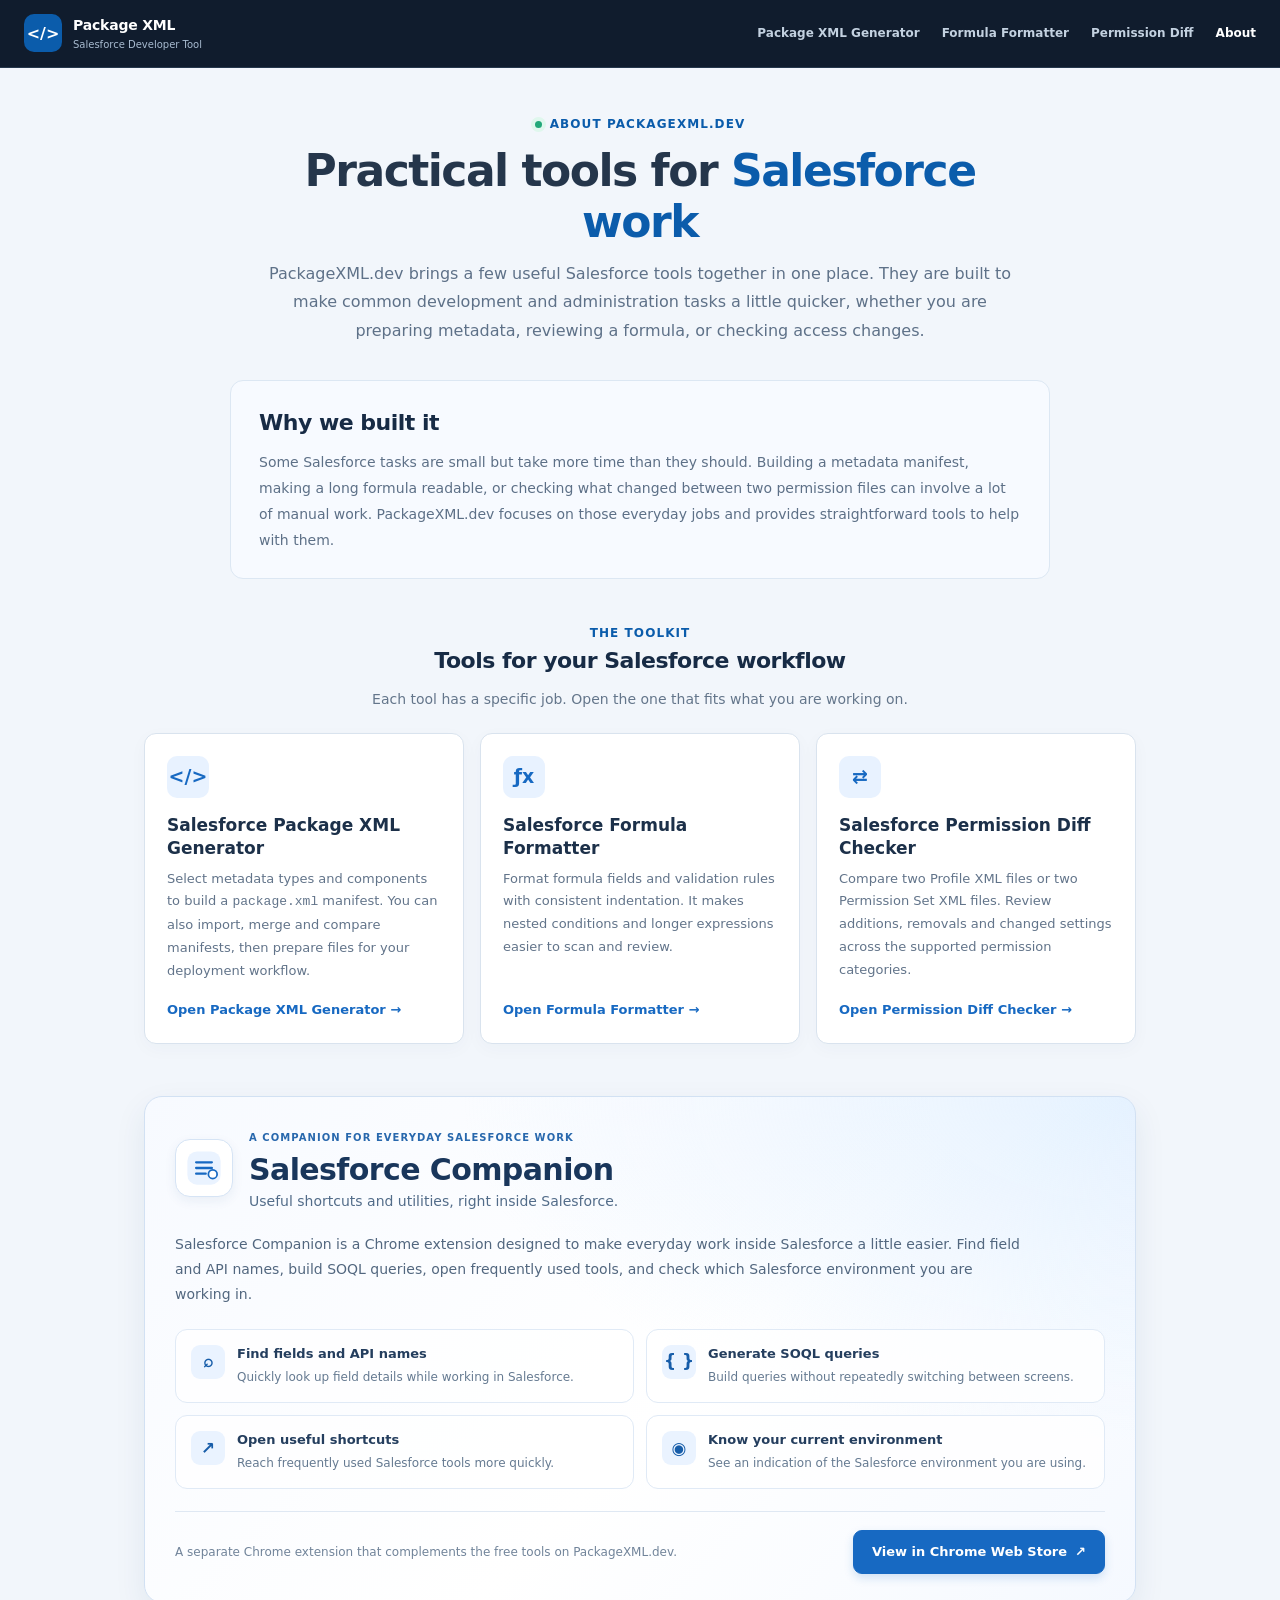
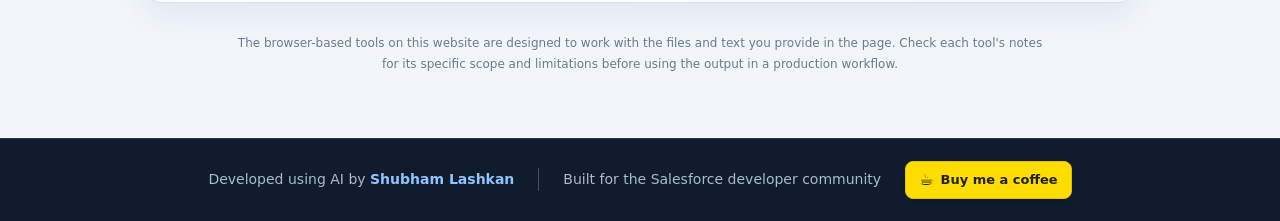
==== about.html @ 01ce2d83 "Add files via upload" ====
<!doctype html>
<html lang="en">
<head>
  <meta charset="utf-8">
  <meta name="viewport" content="width=device-width, initial-scale=1">
  <meta name="theme-color" content="#0b5cab">
  <title>About PackageXML.dev | Free Salesforce Developer Tools</title>
  <meta name="description" content="Learn about PackageXML.dev and its free Salesforce developer tools for generating package.xml manifests, formatting formulas, and comparing Profiles and Permission Sets.">
  <meta name="robots" content="index, follow, max-image-preview:large">
  <link rel="canonical" href="https://packagexml.dev/about.html">
  <link rel="icon" type="image/svg+xml" href="./favicon.svg">
  <link rel="stylesheet" href="./styles.css">
  <meta property="og:type" content="website">
  <meta property="og:title" content="About PackageXML.dev | Free Salesforce Developer Tools">
  <meta property="og:description" content="A collection of practical tools for everyday Salesforce development work: package.xml generation, formula formatting, and permission comparison.">
  <meta property="og:url" content="https://packagexml.dev/about.html">
  <meta name="twitter:card" content="summary">
  <meta name="twitter:title" content="About PackageXML.dev | Free Salesforce Developer Tools">
  <meta name="twitter:description" content="Get to know PackageXML.dev and the tools it offers for Salesforce developers and administrators.">
  <script type="application/ld+json">
  {
    "@context": "https://schema.org",
    "@type": "AboutPage",
    "name": "About PackageXML.dev",
    "url": "https://packagexml.dev/about.html",
    "description": "About PackageXML.dev, a collection of practical Salesforce developer tools.",
    "isPartOf": {"@type": "WebSite", "name": "PackageXML.dev", "url": "https://packagexml.dev/"},
    "about": {"@type": "Thing", "name": "Salesforce development tools"},
    "author": {"@type": "Person", "name": "Shubham Lashkan", "url": "https://shubhamlashkan.com/"}
  }
  </script>
  <style>
    .about-main{max-width:1040px;margin:0 auto;padding:0 24px 64px;color:#25364b}
    .about-intro{max-width:820px;margin:0 auto;text-align:center;padding:44px 18px 34px}
    .about-intro h1{font-size:clamp(30px,4vw,44px);line-height:1.15;letter-spacing:-1.5px;margin:12px 0}
    .about-intro h1 span{color:var(--blue,#0b5cab)}
    .about-intro p{max-width:760px;margin:0 auto;color:#5e7188;font-size:16px;line-height:1.8}
    .about-copy{max-width:820px;margin:0 auto 42px;padding:24px 28px;background:#f7faff;border:1px solid #dce7f3;border-radius:13px}
    .about-copy h2,.about-tools-heading h2,.about-companion h2{margin:0 0 10px;color:#172b45;font-size:22px;letter-spacing:-.5px}
    .about-copy p,.about-companion p{margin:0;color:#5d7087;font-size:14px;line-height:1.85}
    .about-tools{margin:0 auto 42px}
    .about-tools-heading{text-align:center;margin-bottom:22px}
    .about-tools-heading p{margin:0;color:#64768b;font-size:14px}
    .about-tool-grid{display:grid;grid-template-columns:repeat(3,minmax(0,1fr));gap:16px}
    .about-tool-card{position:relative;display:flex;flex-direction:column;align-items:flex-start;min-height:250px;padding:22px;background:#fff;border:1px solid #d9e3ee;border-radius:12px;box-shadow:0 5px 18px #1c3b5a08;text-decoration:none;transition:transform .2s ease,border-color .2s ease,box-shadow .2s ease}
    .about-tool-card:hover{transform:translateY(-5px);border-color:#a9c9ec;box-shadow:0 14px 30px rgba(28,75,125,.12)}
    .about-tool-card:focus-visible{outline:3px solid rgba(37,116,211,.32);outline-offset:4px}
    .about-tool-icon{display:grid;place-items:center;width:42px;height:42px;margin-bottom:16px;border-radius:10px;background:#e8f2ff;color:#1769c2;font-size:19px;font-weight:800;transition:background .2s ease,transform .2s ease}
    .about-tool-card:hover .about-tool-icon{background:#dcecff;transform:scale(1.06)}
    .about-tool-card h3{margin:0 0 8px;color:#1c3049;font-size:17px;line-height:1.35}
    .about-tool-card p{margin:0 0 18px;color:#62748a;font-size:13px;line-height:1.75}
    .about-tool-card a{margin-top:auto;color:#1769c2;font-size:13px;font-weight:800;text-decoration:none}
    .about-tool-card a:hover{text-decoration:underline}
    .about-tool-card a:focus-visible{outline:2px solid #1769c2;outline-offset:3px;border-radius:2px}
    .about-companion{display:grid;grid-template-columns:1fr auto;gap:22px;align-items:center;padding:25px 28px;border:1px solid #d6e2ef;border-radius:13px;background:linear-gradient(135deg,#f6faff,#edf5ff)}
    .about-companion .companion-eyebrow{display:block;margin-bottom:8px;color:#1769c2;font-size:11px;font-weight:800;letter-spacing:.1em}
    .about-companion h2{margin-bottom:8px}
    .about-companion p{max-width:670px}
    .about-companion-link{display:inline-flex;align-items:center;justify-content:center;white-space:nowrap;padding:12px 16px;border-radius:8px;background:#1769c2;color:#fff;text-decoration:none;font-size:13px;font-weight:800}
    .about-companion-link:hover{background:#0b559f}
    .about-note{max-width:820px;margin:30px auto 0;color:#687b91;font-size:12px;line-height:1.7;text-align:center}
    @media(max-width:760px){.about-tool-grid{grid-template-columns:1fr}.about-tool-card{min-height:0}.about-companion{grid-template-columns:1fr}.about-companion-link{justify-self:start}}
    @media(max-width:560px){.about-main{padding:0 16px 44px}.about-intro{padding:32px 4px 27px}.about-intro p{font-size:14px}.about-copy{padding:19px;margin-bottom:32px}.about-companion{padding:20px}}
    @media(prefers-reduced-motion:reduce){.about-tool-card,.about-tool-icon{transition:none}.about-tool-card:hover,.about-tool-card:hover .about-tool-icon{transform:none}}
  </style>
</head>
<body>
  <header class="site-header">
    <a class="brand" href="/" aria-label="PackageXML.dev home">
      <span class="brand-mark" aria-hidden="true">&lt;/&gt;</span>
      <span><strong>Package XML</strong><small>Salesforce Developer Tool</small></span>
    </a>
    <nav class="tool-nav" aria-label="Main navigation">
      <a class="header-link" href="/">Package XML Generator</a>
      <a class="header-link" href="./formula-formatter.html">Formula Formatter</a>
      <a class="header-link" href="./permission-diff.html">Permission Diff</a>
      <a class="header-link" href="./about.html" aria-current="page">About</a>
    </nav>
  </header>
  <main class="about-main">
    <section class="about-intro">
      <div class="eyebrow"><span class="pulse"></span> ABOUT PACKAGEXML.DEV</div>
      <h1>Practical tools for <span>Salesforce work</span></h1>
      <p>PackageXML.dev brings a few useful Salesforce tools together in one place. They are built to make common development and administration tasks a little quicker, whether you are preparing metadata, reviewing a formula, or checking access changes.</p>
    </section>

    <section class="about-copy" aria-labelledby="about-purpose-title">
      <h2 id="about-purpose-title">Why we built it</h2>
      <p>Some Salesforce tasks are small but take more time than they should. Building a metadata manifest, making a long formula readable, or checking what changed between two permission files can involve a lot of manual work. PackageXML.dev focuses on those everyday jobs and provides straightforward tools to help with them.</p>
    </section>

    <section class="about-tools" aria-labelledby="about-tools-title">
      <div class="about-tools-heading">
        <span class="eyebrow">THE TOOLKIT</span>
        <h2 id="about-tools-title">Tools for your Salesforce workflow</h2>
        <p>Each tool has a specific job. Open the one that fits what you are working on.</p>
      </div>
      <div class="about-tool-grid">
        <article class="about-tool-card">
          <span class="about-tool-icon" aria-hidden="true">&lt;/&gt;</span>
          <h3>Salesforce Package XML Generator</h3>
          <p>Select metadata types and components to build a <code>package.xml</code> manifest. You can also import, merge and compare manifests, then prepare files for your deployment workflow.</p>
          <a href="/">Open Package XML Generator →</a>
        </article>
        <article class="about-tool-card">
          <span class="about-tool-icon" aria-hidden="true">ƒx</span>
          <h3>Salesforce Formula Formatter</h3>
          <p>Format formula fields and validation rules with consistent indentation. It makes nested conditions and longer expressions easier to scan and review.</p>
          <a href="./formula-formatter.html">Open Formula Formatter →</a>
        </article>
        <article class="about-tool-card">
          <span class="about-tool-icon" aria-hidden="true">⇄</span>
          <h3>Salesforce Permission Diff Checker</h3>
          <p>Compare two Profile XML files or two Permission Set XML files. Review additions, removals and changed settings across the supported permission categories.</p>
          <a href="./permission-diff.html">Open Permission Diff Checker →</a>
        </article>
      </div>
    </section>

    <section class="companion-feature-promo" aria-labelledby="about-companion-title">
      <div class="companion-promo-header">
        <div class="companion-secondary-mark" aria-hidden="true">
          <svg viewBox="0 0 48 48" fill="none" xmlns="http://www.w3.org/2000/svg">
            <rect x="5" y="5" width="38" height="38" rx="11" fill="#EAF3FF"/>
            <path d="M15 17.5h18M15 24h18M15 30.5h11" stroke="#1769C2" stroke-width="2.6" stroke-linecap="round"/>
            <circle cx="34" cy="31" r="5" fill="#fff" stroke="#1769C2" stroke-width="2"/>
          </svg>
        </div>
        <div class="companion-promo-heading">
          <span class="companion-eyebrow">A COMPANION FOR EVERYDAY SALESFORCE WORK</span>
          <h2 id="about-companion-title">Salesforce Companion</h2>
          <p class="companion-promo-subtitle">Useful shortcuts and utilities, right inside Salesforce.</p>
        </div>
      </div>
      <p class="companion-promo-description">Salesforce Companion is a Chrome extension designed to make everyday work inside Salesforce a little easier. Find field and API names, build SOQL queries, open frequently used tools, and check which Salesforce environment you are working in.</p>
      <div class="companion-feature-grid">
        <div class="companion-feature"><span class="companion-feature-icon" aria-hidden="true">⌕</span><div><strong>Find fields and API names</strong><span>Quickly look up field details while working in Salesforce.</span></div></div>
        <div class="companion-feature"><span class="companion-feature-icon" aria-hidden="true">{ }</span><div><strong>Generate SOQL queries</strong><span>Build queries without repeatedly switching between screens.</span></div></div>
        <div class="companion-feature"><span class="companion-feature-icon" aria-hidden="true">↗</span><div><strong>Open useful shortcuts</strong><span>Reach frequently used Salesforce tools more quickly.</span></div></div>
        <div class="companion-feature"><span class="companion-feature-icon" aria-hidden="true">◉</span><div><strong>Know your current environment</strong><span>See an indication of the Salesforce environment you are using.</span></div></div>
      </div>
      <div class="companion-promo-footer">
        <span class="companion-promo-note">A separate Chrome extension that complements the free tools on PackageXML.dev.</span>
        <a class="companion-secondary-button" href="https://chromewebstore.google.com/detail/salesforce-companion/apmdmekheggcegdfhlnkcpmmaahhdmol?hl=en" target="_blank" rel="noopener noreferrer">View in Chrome Web Store <span aria-hidden="true">↗</span></a>
      </div>
    </section>
    <p class="about-note">The browser-based tools on this website are designed to work with the files and text you provide in the page. Check each tool's notes for its specific scope and limitations before using the output in a production workflow.</p>
  </main>
  <footer class="site-footer">
    <p>Developed using AI by <a href="https://shubhamlashkan.com" target="_blank" rel="noopener noreferrer">Shubham Lashkan</a></p>
    <span>Built for the Salesforce developer community</span>
    <a class="coffee-support-link" href="https://buymeacoffee.com/shubhamlashkan" target="_blank" rel="noopener noreferrer" aria-label="Support this free tool on Buy Me a Coffee"><span class="coffee-cup-icon" aria-hidden="true">☕</span> Buy me a coffee</a>
  </footer>
</body>
</html>
---- styles.css ----
:root {
  color-scheme: light; --ink:#172b4d; --muted:#687b91; --blue:#0b5cab; --blue-dark:#084785;
  --blue-soft:#eaf4ff; --line:#d6e0eb; --surface:#fff; --canvas:#edf2f8; --green:#16805d;
  --shadow:0 12px 30px rgba(22,43,72,.07);
}
*{box-sizing:border-box} html{scroll-behavior:smooth}
body{margin:0;background:var(--canvas);color:var(--ink);font-family:Inter,ui-sans-serif,system-ui,-apple-system,BlinkMacSystemFont,"Segoe UI",sans-serif;line-height:1.5}
a{color:inherit}
.site-header{height:68px;padding:0 clamp(20px,5vw,76px);display:flex;align-items:center;justify-content:space-between;background:#101c2d;border-bottom:1px solid #26384d;color:white}
.brand{display:flex;gap:11px;align-items:center;text-decoration:none}.brand-mark{display:grid;place-items:center;width:38px;height:38px;border-radius:10px;background:#0b5cab;color:white;font-weight:800;font-size:16px}
.brand strong,.brand small{display:block}.brand strong{font-size:14px;letter-spacing:-.2px}.brand small{font-size:10px;color:#a8bbd0;margin-top:1px}
.header-link{color:#c3d1e0;text-decoration:none;font-size:12px;font-weight:650}.header-link:hover{color:white}
.hero{text-align:center;max-width:850px;margin:0 auto;padding:34px 20px 27px}
.eyebrow{display:inline-flex;gap:8px;align-items:center;font-size:10px;font-weight:800;letter-spacing:1.25px;color:var(--blue)}
.pulse{width:7px;height:7px;border-radius:50%;background:#22a879;box-shadow:0 0 0 4px #dff7ed}
h1{margin:12px 0 10px;font-size:clamp(29px,4.2vw,43px);letter-spacing:-1.8px;line-height:1.12;font-weight:800}h1 span{color:var(--blue)}
.hero-copy{color:#586d85;max-width:650px;margin:0 auto;font-size:14px}code{font-family:"SFMono-Regular",Consolas,"Liberation Mono",monospace}
.hero-copy code{font-size:.9em;color:var(--ink);background:#dfe8f3;padding:2px 5px;border-radius:4px}
.hero-points{display:flex;justify-content:center;flex-wrap:wrap;gap:19px;margin-top:15px;color:#465c74;font-size:11px;font-weight:650}.hero-points b{color:#13845e;margin-right:4px}
.workspace-shell{max-width:1280px;margin:0 auto;padding:0 24px}
.workspace-topline{display:flex;align-items:center;justify-content:space-between;gap:12px;padding:0 2px 12px;color:#314760;font-size:12px}
.workspace-topline>div{display:flex;align-items:center;gap:9px;flex-wrap:wrap}.workspace-indicator{width:8px;height:8px;background:#16805d;border-radius:50%;box-shadow:0 0 0 3px #d6f2e5}
.workspace-subtitle{color:var(--muted);font-size:11px;margin-left:4px}.browser-badge{color:#61768d;font-size:10px;display:flex;align-items:center;gap:6px}
.workspace{display:grid;grid-template-columns:minmax(0,1fr) minmax(0,1fr);gap:16px;align-items:start}
.panel{background:var(--surface);border:1px solid #d4dfeb;border-radius:13px;box-shadow:var(--shadow);overflow:hidden}.builder-panel{padding:20px}
.panel-heading,.preview-heading{display:flex;align-items:center;justify-content:space-between;gap:12px}.panel-heading>div,.preview-heading>div{display:flex;align-items:center;gap:10px}
h2{font-size:15px;margin:0;letter-spacing:-.25px}.step{display:inline-grid;place-items:center;width:26px;height:26px;border-radius:7px;color:var(--blue);background:var(--blue-soft);font-size:10px;font-weight:800}
.muted,.helper{color:var(--muted)}.small{font-size:11px}
.search-wrap{display:flex;align-items:center;gap:9px;margin:15px 0 10px;height:40px;border:1px solid var(--line);border-radius:8px;padding:0 11px;color:#71859a;background:#f8fafd}
.search-wrap:focus-within{border-color:#6da9e5;box-shadow:0 0 0 3px #eaf4ff}.search-wrap input{border:0;outline:0;min-width:0;width:100%;font:inherit;font-size:12px;color:var(--ink);background:transparent}
.metadata-list{display:grid;grid-template-columns:repeat(2,minmax(0,1fr));gap:7px;max-height:252px;overflow:auto;padding:1px 2px 2px 1px}
.metadata-option{border:1px solid #dce5ef;background:#f8fafd;min-height:39px;border-radius:8px;display:flex;align-items:center;gap:8px;padding:7px 9px;cursor:pointer;font-size:11px;color:#354a64;transition:background .15s,border-color .15s;text-align:left}
.metadata-option:hover{border-color:#9dc6ed;background:#f0f7ff}.metadata-option[aria-pressed="true"]{border-color:#5d9bd7;background:#e8f3ff;color:#084785;box-shadow:inset 0 0 0 1px #c4e0fa}
.check-square{width:15px;height:15px;border:1px solid #b9c8d8;border-radius:4px;display:grid;place-items:center;flex:0 0 15px;font-size:10px}
.metadata-option[aria-pressed="true"] .check-square{color:#fff;border-color:var(--blue);background:var(--blue)}
.component-heading{margin-top:21px}.helper{display:grid;gap:3px;font-size:12px;line-height:1.55;margin:10px 0 12px;padding:10px 12px;border:1px solid #d7e6f5;border-left:3px solid var(--blue);border-radius:7px;background:#f1f7fd}
.helper strong{color:#243d59;font-size:12px}.helper span{color:#536b84}.component-editors{display:grid;gap:12px}
.editor-block label{display:flex;justify-content:space-between;gap:10px;font-size:12px;font-weight:700;margin-bottom:6px}.editor-block label span{color:var(--muted);font-weight:600;font-size:10px}
.editor-block textarea{width:100%;resize:vertical;min-height:76px;padding:10px 11px;border:1px solid var(--line);border-radius:8px;outline:0;font:12px/1.7 "SFMono-Regular",Consolas,monospace;color:var(--ink);background:#f9fbfe}
.editor-block textarea:focus,select:focus{border-color:#6da9e5;box-shadow:0 0 0 3px #eaf4ff}
.empty-state{border:1px dashed #c2d1e1;border-radius:9px;text-align:center;padding:17px 12px;color:var(--muted);background:#f8fafd}.empty-state strong{display:block;font-size:12px;color:var(--ink);margin-top:6px}.empty-state p{font-size:11px;margin:4px 0 0}
.empty-icon{display:inline-grid;place-items:center;width:27px;height:27px;border-radius:50%;background:var(--blue-soft);color:var(--blue);font-size:19px}
.options-row{display:flex;align-items:center;justify-content:space-between;margin-top:16px;padding-top:13px;border-top:1px solid #e8eef5;font-size:12px;font-weight:700}
select{border:1px solid var(--line);border-radius:8px;background:white;padding:7px 10px;color:var(--ink);font:inherit;outline:none}
.builder-actions{display:flex;gap:9px;margin-top:14px}.button{min-height:42px;border:1px solid transparent;border-radius:8px;padding:10px 13px;font:inherit;font-size:12px;font-weight:750;cursor:pointer;transition:.15s}
.button-primary{flex:1;background:var(--blue);color:white;box-shadow:0 3px 7px #0b5cab25}.button-primary:hover{background:var(--blue-dark);transform:translateY(-1px)}
.button-secondary{background:white;border-color:#cbd8e6;color:#344b65}.button-secondary:hover{background:#f2f7fc;border-color:#a9bfd6}
.button:focus-visible,.metadata-option:focus-visible{outline:3px solid #9ac9f3;outline-offset:2px}
.privacy-note{display:flex;gap:7px;align-items:center;color:var(--muted);font-size:10px;margin:11px 0 0}
.preview-panel{position:sticky;top:16px;background:#101c2d;border-color:#23364c}.preview-heading{padding:19px 19px 15px;color:#f4f8fd}.preview-heading .step{background:#203a56;color:#9dccff}
.status-pill{background:#223247;color:#b5c4d5;border-radius:99px;padding:5px 9px;font-size:10px;font-weight:700;white-space:nowrap}.status-pill.success{color:#9be3c4;background:#174638}
.code-toolbar{min-height:54px;padding:8px 16px;display:flex;justify-content:space-between;align-items:center;gap:10px;background:#1a2a3e;border-top:1px solid #2a3b50;border-bottom:1px solid #2a3b50;color:#d9e6f5;font-size:12px}
.code-toolbar>span{display:flex;align-items:center;gap:8px}.code-toolbar small{color:#8298b0;font-size:10px;font-weight:500;margin-left:4px}.file-dot{width:8px;height:8px;background:#e4a23b;border-radius:3px}
.copy-button{min-height:34px;padding:6px 10px;font-size:11px;background:#263a51;color:#edf5ff;border-color:#435970}.copy-button:hover{background:#314b68;border-color:#6685a5}
.code-window{margin:0;min-height:340px;max-height:570px;overflow:auto;padding:21px 19px;background:#101c2d;color:#d5e4f6;font:11px/1.95 "SFMono-Regular",Consolas,monospace;tab-size:2;white-space:pre}.code-window code{font:inherit}
.validation-message{padding:12px 17px;min-height:46px;font-size:11px;color:#a8bad0;background:#16263a;border-top:1px solid #27394e;border-bottom:1px solid #27394e}.validation-message.error{color:#ffb9b4;background:#3b242b}
.preview-footer{display:flex;justify-content:space-between;padding:12px 17px;color:#a1b4ca;font-size:10px;background:#101c2d}.preview-footer>span:first-child{display:flex;align-items:center;gap:6px}.green-dot{width:6px;height:6px;border-radius:50%;background:#42c994}
.how-section{max-width:1120px;margin:58px auto 52px;padding:0 24px}.section-intro{text-align:center}.section-intro h2{font-size:clamp(23px,3vw,29px);letter-spacing:-.8px;margin:10px 0 6px}.section-intro p{color:var(--muted);font-size:12px;margin:0}
.feature-grid{display:grid;grid-template-columns:repeat(3,1fr);gap:13px;margin-top:23px}.feature-card{background:#f9fbfe;border:1px solid #d6e0eb;border-radius:11px;padding:19px}
.feature-icon{display:grid;place-items:center;width:33px;height:33px;background:#e2effd;color:var(--blue);border-radius:9px;font-weight:800}.feature-card h3{font-size:13px;margin:12px 0 5px}.feature-card p{color:var(--muted);font-size:11px;line-height:1.7;margin:0}
.disclaimer{max-width:850px;margin:20px auto 0;text-align:center;color:#687b91;font-size:10px}
.site-footer{min-height:70px;padding:18px 24px;display:flex;flex-wrap:wrap;gap:8px 20px;justify-content:center;align-items:center;background:#101c2d;border-top:1px solid #26384d;color:#a9bbd0;font-size:11px;text-align:center}
.site-footer p{margin:0}.site-footer a{color:#8ec5ff;font-weight:800;text-decoration:none}.site-footer a:hover{color:white;text-decoration:underline}.site-footer>span{padding-left:20px;border-left:1px solid #405168}
@media(max-width:900px){.workspace{grid-template-columns:1fr;max-width:720px;margin:0 auto}.preview-panel{position:static}.code-window{min-height:280px}.workspace-shell{max-width:770px}.hero{padding-top:30px}}
@media(max-width:560px){.site-header{height:62px;padding:0 15px}.header-link{font-size:11px}.brand-mark{width:34px;height:34px}.brand strong{font-size:12px}.brand small{font-size:9px}.hero{padding:32px 16px 25px}h1{letter-spacing:-1.2px}.hero-copy{font-size:13px}.hero-points{gap:9px 13px;font-size:10px}.workspace-shell{padding:0 11px}.workspace-topline{align-items:flex-start;font-size:11px}.workspace-subtitle{display:none}.browser-badge{max-width:115px;text-align:right;line-height:1.4}.workspace{gap:12px}.builder-panel{padding:14px}.metadata-list{grid-template-columns:1fr 1fr;gap:6px;max-height:245px}.metadata-option{font-size:10px;padding:7px 6px;gap:6px}.preview-heading{padding:15px 13px}.code-toolbar{padding:8px 11px}.code-toolbar small{display:none}.code-window{padding:15px 11px;font-size:10px;min-height:240px}.feature-grid{grid-template-columns:1fr}.how-section{margin:47px auto 36px;padding:0 14px}.feature-card{padding:16px}.site-footer>span{padding-left:0;border-left:0}}

/* Version 2 additions */
.mode-switch{display:flex;gap:6px;padding:5px;margin:14px 0 6px;background:#edf2f8;border:1px solid #dce5ef;border-radius:12px}.mode-button{flex:1;border:0;border-radius:8px;padding:10px 12px;background:transparent;color:#5c6e83;font:inherit;font-size:13px;font-weight:700;cursor:pointer}.mode-button.active{background:#fff;color:#145bb5;box-shadow:0 1px 4px #152d4a18}.mode-note{margin:0 0 12px;color:#718198;font-size:12px;line-height:1.5}.secondary-actions{margin-top:8px}.secondary-actions .button{flex:1}.mode-warning{margin:12px 0 0;padding:11px 12px;border:1px solid #f1c78c;border-radius:9px;background:#fff7e9;color:#8a4b08;font-size:12px;line-height:1.5}.validation-message.error{color:#a52828;background:#fff0f0;border-color:#f4cccc}.validation-message.warning{color:#8a4b08;background:#fff7e9;border-color:#f1d4a4}.validation-message.success{color:#176b48;background:#ecfaf3;border-color:#c2ead5}.faq-section{max-width:1120px;margin:52px auto 0;padding:0 24px 54px}.faq-list{max-width:860px;margin:26px auto 0;border-top:1px solid #dce4ed}.faq-item{border-bottom:1px solid #dce4ed;padding:0 2px}.faq-item summary{position:relative;list-style:none;cursor:pointer;padding:19px 34px 19px 0;color:#20334a;font-weight:700;font-size:14px}.faq-item summary::-webkit-details-marker{display:none}.faq-item summary:after{content:"+";position:absolute;right:6px;top:15px;color:#2671c8;font-size:22px;font-weight:400}.faq-item[open] summary:after{content:"−"}.faq-item p{margin:0;padding:0 30px 19px 0;color:#62738a;font-size:13px;line-height:1.75}.faq-item code{padding:2px 5px;border-radius:4px;background:#edf2f8;color:#294765;font-size:.92em}@media(max-width:560px){.mode-switch{flex-direction:column}.mode-button{width:100%}.secondary-actions{flex-direction:column}.faq-section{padding-left:18px;padding-right:18px}}


/* Readability and API version input refinement */
body{font-size:15px;line-height:1.6}
.hero-copy{font-size:17px;line-height:1.7}
.eyebrow{font-size:12px;letter-spacing:.09em}
.panel-heading h2{font-size:17px}
.muted,.small{font-size:13px}
.metadata-option{font-size:14px;line-height:1.45;min-height:42px}
.search-wrap input{font-size:15px;min-height:44px}
.helper strong{font-size:14px}
.helper span,.mode-note,.disclaimer{font-size:13px;line-height:1.65}
.component-editors textarea,.component-editors input{font-size:15px;line-height:1.6}
.button{font-size:14px;min-height:44px}
.options-row{display:flex;align-items:center;justify-content:space-between;gap:16px}
.api-version-label{display:flex;flex-direction:column;gap:3px}
.options-row label{font-size:14px;font-weight:700}
.field-hint{font-size:12px;color:#718198;line-height:1.4}
#api-version{width:112px;min-height:44px;padding:10px 12px;border:1px solid #c8d5e4;border-radius:9px;background:#fff;color:#172b4d;font:600 15px/1.4 ui-monospace,SFMono-Regular,Menlo,Consolas,monospace;outline:none}
#api-version:focus{border-color:#0b70d0;box-shadow:0 0 0 3px #0b70d022}
#api-version[aria-invalid="true"]{border-color:#c53939;background:#fff7f7}
.validation-message{font-size:13px;line-height:1.65}
.faq-item summary{font-size:15px;line-height:1.55}
.faq-item p{font-size:14px;line-height:1.8}
.site-footer,.footer-copy{font-size:13px}
@media(max-width:560px){
  body{font-size:15px}
  .hero-copy{font-size:16px}
  .options-row{align-items:flex-start}
  .api-version-label{max-width:65%}
}


/* Final UX refinement */
.secondary-actions{display:none!important}
.empty-state{background:#fff1f0!important;border:1px solid #f1c5c1!important;border-radius:12px!important;color:#a52b26!important;padding:26px 20px!important}
.empty-state .empty-icon{color:#c53b35!important;background:#ffe0dd!important}
.empty-state strong{color:#a52b26!important;font-size:15px!important}
.empty-state p{color:#8d4541!important;font-size:14px!important;line-height:1.65}
.component-editors{display:grid;gap:10px}
.component-editors .editor-card,.component-editors .component-editor,.component-editors .component-editor-card,.component-editors .component-row{background:#eaf4ff;border:1px solid #c2ddfb;border-radius:12px;padding:14px;margin:0}
.component-editors textarea,.component-editors input{background:#fff;border:1px solid #c4d7eb;border-radius:8px}
#generate-button{min-height:48px;font-size:15px;font-weight:750;box-shadow:0 4px 12px #0b5cab22}
#generate-button:hover{transform:translateY(-1px)}
.validation-message{margin-top:10px;padding:10px 12px;border-radius:8px;font-size:13px;line-height:1.65}
@media(max-width:560px){#generate-button{width:100%}}

.component-editors .editor-block{background:#eaf4ff;border:1px solid #c2ddfb;border-radius:12px;padding:14px;margin:0}.component-editors .editor-block label{font-size:15px}.component-editors .editor-block label strong{font-size:15px}.component-editors .editor-block label span{font-size:12px;color:#55799e}


/* Manifest comparison modal */
.preview-toolbar-actions{display:flex;align-items:center;gap:7px}
.compare-open-button{min-height:34px;padding:6px 10px;font-size:11px;background:#263a51;color:#edf5ff;border-color:#435970;white-space:nowrap}
.compare-open-button:hover{background:#314b68;border-color:#6685a5}
.compare-modal[hidden]{display:none!important}
.compare-modal{position:fixed;inset:0;z-index:1000;display:grid;place-items:center;padding:20px}
.compare-backdrop{position:absolute;inset:0;background:rgba(7,19,34,.72);backdrop-filter:blur(3px)}
.compare-dialog{position:relative;z-index:1;width:min(1120px,100%);max-height:min(92vh,1000px);overflow:auto;background:#f8fbff;border:1px solid #d5e0ed;border-radius:18px;box-shadow:0 24px 80px #06142655;padding:24px;color:#172b4d}
.compare-dialog-header{display:flex;justify-content:space-between;gap:20px;align-items:flex-start;margin-bottom:20px}
.compare-dialog-header .eyebrow{color:#1768bb;font-size:11px}
.compare-dialog-header h2{font-size:clamp(22px,3vw,30px);letter-spacing:-.7px;margin:5px 0}
.compare-dialog-header p{margin:0;color:#65788f;font-size:14px;line-height:1.6}
.compare-close{width:38px;height:38px;flex:0 0 38px;border:1px solid #d1deeb;border-radius:10px;background:#fff;color:#52677e;font-size:25px;line-height:1;cursor:pointer}
.compare-input-grid{display:grid;grid-template-columns:1fr 1fr;gap:14px}
.compare-input-card{min-width:0;background:#fff;border:1px solid #d5e0ed;border-radius:12px;overflow:hidden}
.compare-input-heading{min-height:67px;display:flex;justify-content:space-between;align-items:center;gap:10px;padding:12px 14px;border-bottom:1px solid #e5edf5}
.compare-input-heading>div{display:flex;flex-direction:column;gap:3px;min-width:0}
.compare-input-heading strong{font-size:14px}
.compare-input-heading span:not(.compare-tag){font-size:12px;color:#718198}
.compare-tag{border-radius:99px;padding:5px 8px;font-size:10px;font-weight:800;white-space:nowrap}
.generated-tag{background:#e7f2ff;color:#145da7}.pasted-tag{background:#edf0f5;color:#52647a}
.compare-input-card textarea{display:block;width:100%;height:260px;resize:vertical;border:0;outline:none;padding:14px;background:#fbfdff;color:#233d59;font:12px/1.65 ui-monospace,SFMono-Regular,Consolas,monospace;tab-size:2}
.compare-input-card textarea:focus{box-shadow:inset 0 0 0 2px #8fc2f4}
.compare-input-card textarea[readonly]{background:#f2f7fc;color:#4b6179}
.compare-dialog-actions{display:flex;justify-content:space-between;align-items:center;gap:16px;margin:15px 0 0}
.compare-privacy-note{margin:0;color:#6c7e93;font-size:12px}
.compare-dialog-actions .button{min-width:190px}
.compare-error{margin-top:14px;padding:12px 14px;border:1px solid #f1c2c2;border-radius:9px;background:#fff0f0;color:#a52828;font-size:13px;line-height:1.6}
.compare-results{margin-top:23px;border-top:1px solid #dce5ef;padding-top:20px}
.compare-results-heading{display:flex;justify-content:space-between;align-items:center;gap:12px}
.compare-results-heading h3{font-size:19px;margin:0 0 3px}.compare-results-heading p{margin:0;color:#6b7d92;font-size:13px}
.compare-results-heading .button{min-height:36px;padding:7px 10px}
.compare-stats{display:grid;grid-template-columns:repeat(3,1fr);gap:10px;margin:16px 0}
.compare-stat{padding:13px 15px;border:1px solid #dce5ef;border-radius:10px;background:#fff;display:flex;align-items:center;justify-content:space-between;gap:10px}
.compare-stat span{font-size:12px;font-weight:700}.compare-stat strong{font-size:25px;line-height:1}
.added-stat{border-color:#bce5ce;background:#f0fbf5;color:#176b48}.removed-stat{border-color:#f0c4c4;background:#fff4f3;color:#a52828}.unchanged-stat{color:#52677e}
.compare-version-note,.compare-wildcard-note{padding:10px 12px;border:1px solid #f0d39b;border-radius:8px;background:#fff8e9;color:#80510c;font-size:12px;line-height:1.6;margin:10px 0}
.compare-result-tools{display:flex;align-items:center;justify-content:space-between;gap:12px;margin:15px 0 10px}
.compare-search{display:flex;align-items:center;gap:8px;min-width:210px;flex:1;max-width:380px;background:#fff;border:1px solid #d0dce9;border-radius:8px;padding:0 10px;color:#6c7f94}
.compare-search input{width:100%;min-width:0;height:38px;border:0;outline:0;background:transparent;color:#172b4d;font:inherit;font-size:13px}
.compare-filter{display:flex;flex-wrap:wrap;gap:4px;padding:4px;background:#eaf0f7;border-radius:9px}
.compare-filter button{border:0;border-radius:6px;padding:7px 10px;background:transparent;color:#5d7087;font:inherit;font-size:12px;font-weight:700;cursor:pointer}
.compare-filter button.active{background:#fff;color:#145bb5;box-shadow:0 1px 3px #102a4515}
.compare-result-list{border:1px solid #dce5ef;border-radius:10px;overflow:hidden;background:#fff}
.compare-result-row{display:grid;grid-template-columns:100px minmax(120px,.7fr) minmax(160px,1.3fr);gap:12px;align-items:center;padding:11px 13px;border-bottom:1px solid #edf1f6;font-size:13px}
.compare-result-row:last-child{border-bottom:0}
.compare-result-row.header{background:#f2f6fb;color:#65788e;font-size:11px;font-weight:800;text-transform:uppercase;letter-spacing:.04em}
.compare-result-row .result-member{overflow-wrap:anywhere;font-family:ui-monospace,SFMono-Regular,Consolas,monospace;font-size:12px}
.compare-status{display:inline-flex;align-items:center;gap:5px;font-size:11px;font-weight:800}
.compare-status.added{color:#16804e}.compare-status.removed{color:#b52c2c}.compare-status.unchanged{color:#61738a}
.compare-empty{padding:26px 15px;text-align:center;color:#6c7e93;font-size:13px}
@media(max-width:760px){.compare-modal{padding:9px}.compare-dialog{padding:17px;border-radius:13px;max-height:96vh}.compare-input-grid{grid-template-columns:1fr}.compare-input-card textarea{height:190px}.compare-dialog-actions{align-items:stretch;flex-direction:column}.compare-dialog-actions .button{width:100%}.compare-stats{gap:6px}.compare-stat{padding:10px;align-items:flex-start;flex-direction:column}.compare-stat span{font-size:11px}.compare-stat strong{font-size:22px}.compare-result-tools{align-items:stretch;flex-direction:column}.compare-search{max-width:none}.compare-filter{justify-content:space-between}.compare-result-row{grid-template-columns:84px minmax(90px,.8fr) minmax(110px,1.2fr);gap:7px;padding:10px 8px;font-size:11px}.compare-result-row .result-member{font-size:11px}.compare-results-heading{align-items:flex-start}.compare-results-heading .button{white-space:nowrap}}
@media(max-width:420px){.preview-toolbar-actions{gap:4px}.compare-open-button,.copy-button{padding:6px 7px;font-size:10px}.compare-result-row{grid-template-columns:72px minmax(72px,.8fr) minmax(100px,1.2fr)}.compare-filter button{padding:7px 8px;font-size:11px}}

body.compare-open{overflow:hidden}


/* UX refinement: make the primary discovery action visible without overpowering Copy XML. */
.preview-toolbar-actions{gap:10px}
.compare-open-button{
  position:relative;
  display:inline-flex;
  align-items:center;
  justify-content:center;
  gap:8px;
  min-height:40px;
  padding:7px 12px;
  border:1px solid #4f9df8;
  border-radius:9px;
  color:#fff;
  background:linear-gradient(135deg,#1769d2 0%,#3187ef 100%);
  box-shadow:0 3px 0 #124c9b,0 5px 15px rgba(35,119,229,.22);
  font-size:12px;
  font-weight:800;
  letter-spacing:.01em;
  white-space:nowrap;
  transition:transform .16s ease,box-shadow .16s ease,filter .16s ease;
}
.compare-open-button:hover{
  background:linear-gradient(135deg,#2478e4 0%,#4398ff 100%);
  border-color:#83baff;
  box-shadow:0 3px 0 #124c9b,0 7px 20px rgba(35,119,229,.32);
  transform:translateY(-1px);
  filter:brightness(1.04);
}
.compare-open-button:active{transform:translateY(1px);box-shadow:0 1px 0 #124c9b}
.compare-open-button:focus-visible{outline:3px solid #a7d1ff;outline-offset:3px}
.compare-button-icon{display:inline-grid;place-items:center;width:23px;height:23px;border-radius:6px;background:rgba(255,255,255,.17);font-size:16px;line-height:1}
.compare-button-hint{padding:3px 5px;border-radius:4px;background:#dff2ff;color:#1455a1;font-size:8px;font-weight:900;letter-spacing:.07em;line-height:1}
.copy-button{min-height:38px}
.compare-dialog-actions{justify-content:flex-end}
.compare-dialog-actions .compare-privacy-note{margin-right:auto}
.compare-dialog-actions .button{
  min-width:0;
  width:auto;
  min-height:38px;
  padding:8px 13px;
  font-size:12px;
  line-height:1.2;
  border-radius:8px;
  box-shadow:none;
}
.compare-dialog-actions .button-primary{gap:7px}
.compare-dialog-actions .button-primary span[aria-hidden="true"]{font-size:15px}
@media(max-width:760px){
  .preview-toolbar-actions{gap:6px}
  .compare-open-button{min-height:37px;padding:6px 8px;gap:5px}
  .compare-button-icon{width:20px;height:20px;font-size:14px}
  .compare-button-hint{font-size:7px;padding:3px}
  .compare-dialog-actions .button{width:auto;align-self:flex-end;min-width:0}
}
@media(max-width:420px){
  .compare-button-hint{display:none}
  .compare-open-button{padding:6px 7px}
  .compare-button-label{font-size:10px}
}
@media(prefers-reduced-motion:reduce){
  .compare-open-button{transition:none}
}


/* Import & Merge: discoverable toolbar action and guided local-file workflow */
.preview-toolbar-actions{flex-wrap:wrap}
.import-merge-open-button{
  display:inline-flex;align-items:center;justify-content:center;gap:7px;min-height:40px;padding:7px 12px;
  border:1px solid #5d8bc4;border-radius:9px;background:#e9f3ff;color:#14549c;font-size:12px;font-weight:800;
  white-space:nowrap;transition:background .16s ease,border-color .16s ease,transform .16s ease
}
.import-merge-open-button:hover{background:#d9eaff;border-color:#3d7fca;transform:translateY(-1px)}
.import-merge-open-button:focus-visible{outline:3px solid #a7d1ff;outline-offset:3px}
.import-merge-icon{display:inline-grid;place-items:center;width:22px;height:22px;border-radius:6px;background:#d2e6ff;font-size:17px;line-height:1}
.import-merge-modal[hidden]{display:none!important}
.import-merge-modal{position:fixed;inset:0;z-index:1100;display:grid;place-items:center;padding:18px}
.import-merge-backdrop{position:absolute;inset:0;background:rgba(7,19,34,.72);backdrop-filter:blur(3px)}
.import-merge-dialog{position:relative;z-index:1;width:min(680px,100%);max-height:min(92vh,900px);overflow:auto;background:#f8fbff;border:1px solid #d5e0ed;border-radius:18px;box-shadow:0 24px 80px #06142655;padding:24px;color:#172b4d}
.import-merge-header{display:flex;justify-content:space-between;align-items:flex-start;gap:18px;margin-bottom:19px}
.import-merge-header .eyebrow{color:#1768bb;font-size:11px}
.import-merge-header h2{font-size:clamp(23px,3vw,30px);letter-spacing:-.7px;margin:5px 0}
.import-merge-header p{margin:0;color:#65788f;font-size:13px;line-height:1.65;max-width:540px}
.import-merge-close{width:37px;height:37px;flex:0 0 37px;border:1px solid #d1deeb;border-radius:10px;background:#fff;color:#52677e;font-size:25px;line-height:1;cursor:pointer}
.import-merge-dropzone{min-height:190px;display:flex;flex-direction:column;align-items:center;justify-content:center;gap:9px;padding:23px;border:1.5px dashed #91b8e4;border-radius:13px;background:linear-gradient(180deg,#f2f8ff,#fff);text-align:center;cursor:pointer;transition:border-color .15s ease,background .15s ease,box-shadow .15s ease}
.import-merge-dropzone:hover,.import-merge-dropzone:focus-visible,.import-merge-dropzone.is-dragging{border-color:#2679d8;background:#eaf4ff;box-shadow:inset 0 0 0 1px #b7d8fb;outline:none}
.import-merge-upload-icon{display:grid;place-items:center;width:46px;height:46px;border-radius:13px;background:#dcecff;color:#1768bb;font-size:27px;font-weight:700}
.import-merge-dropzone strong{font-size:15px;color:#203a59}
.import-merge-drop-copy{font-size:13px;color:#6a7d92}.import-merge-browse{color:#1768bb;font-weight:800;text-decoration:underline;text-underline-offset:2px}
.import-merge-file-hint{font-size:11px;color:#8392a5}
.import-merge-file-info{display:flex;align-items:center;gap:11px;padding:12px;border:1px solid #d7e4f2;background:#fff;border-radius:10px;margin-top:12px}
.import-merge-file-info[hidden],.import-merge-summary[hidden],.import-merge-error[hidden],.import-merge-warning[hidden]{display:none!important}
.import-merge-file-icon{display:grid;place-items:center;width:42px;height:42px;border-radius:9px;background:#e8f3ff;color:#175ba7;font-size:10px;font-weight:900;letter-spacing:.03em}
.import-merge-file-meta{display:flex;flex-direction:column;gap:4px;min-width:0;flex:1}
.import-merge-file-meta strong{font-size:13px;overflow-wrap:anywhere}.import-merge-file-meta span{font-size:11px;color:#728399}
.import-merge-remove-file{border:0;background:transparent;color:#a53b3b;font-size:12px;font-weight:700;padding:8px;cursor:pointer}
.import-merge-error{margin-top:12px;padding:11px 13px;border:1px solid #efc4c4;border-radius:9px;background:#fff0f0;color:#a52828;font-size:12px;line-height:1.6}
.import-merge-summary{margin-top:15px;padding:15px;border:1px solid #d8e5f3;border-radius:12px;background:#fff}
.import-merge-summary-heading{display:flex;align-items:center;justify-content:space-between;gap:10px}
.import-merge-summary-heading>div{display:flex;flex-direction:column;gap:4px}.import-merge-summary-heading strong{font-size:14px}.import-merge-summary-heading>div span{font-size:11px;color:#718198}
.import-merge-ready{display:inline-flex;align-items:center;gap:5px;padding:5px 8px;border-radius:99px;background:#e7f8ef;color:#187347;font-size:10px;font-weight:800;white-space:nowrap}
.import-merge-metrics{display:grid;grid-template-columns:repeat(3,1fr);gap:8px;margin:13px 0}
.import-merge-metrics>div{display:flex;flex-direction:column;gap:5px;padding:10px;border-radius:9px;background:#f3f7fc}
.import-merge-metrics span{font-size:11px;color:#63768d}.import-merge-metrics strong{font-size:22px;color:#203a59}
.import-merge-warning{padding:10px 11px;border:1px solid #f0d39b;border-radius:8px;background:#fff8e9;color:#80510c;font-size:11px;line-height:1.6}
.import-merge-details{margin-top:12px;border-top:1px solid #e7edf5;padding-top:11px}
.import-merge-details summary{cursor:pointer;color:#255b93;font-size:12px;font-weight:800}
.import-merge-review-list{max-height:180px;overflow:auto;margin-top:9px}
.import-merge-review-group{padding:8px 0;border-bottom:1px solid #edf1f6}.import-merge-review-group:last-child{border-bottom:0}
.import-merge-review-group strong{font-size:11px;color:#4c627b}.import-merge-review-group p{margin:4px 0 0;font:11px/1.7 ui-monospace,SFMono-Regular,Consolas,monospace;color:#536a83;overflow-wrap:anywhere}
.import-merge-footer{display:flex;align-items:center;justify-content:space-between;gap:14px;margin-top:18px;padding-top:15px;border-top:1px solid #e2eaf3}
.import-merge-footer>p{margin:0;font-size:11px;color:#718198;line-height:1.5}
.import-merge-footer-actions{display:flex;align-items:center;gap:8px;flex-shrink:0}
.import-merge-footer-actions .button{min-height:38px;padding:8px 12px;font-size:12px;white-space:nowrap}
.import-merge-footer-actions .button-primary:disabled{opacity:.45;cursor:not-allowed;box-shadow:none;transform:none}
body.import-merge-open{overflow:hidden}
@media(max-width:600px){.import-merge-modal{padding:8px}.import-merge-dialog{padding:17px;border-radius:13px;max-height:96vh}.import-merge-dropzone{min-height:160px;padding:17px}.import-merge-footer{align-items:stretch;flex-direction:column}.import-merge-footer-actions{width:100%}.import-merge-footer-actions .button{flex:1}.import-merge-summary-heading{align-items:flex-start;flex-direction:column}.import-merge-metrics{gap:6px}.import-merge-metrics>div{padding:8px}.import-merge-metrics span{font-size:10px}.import-merge-metrics strong{font-size:20px}}
@media(prefers-reduced-motion:reduce){.import-merge-open-button,.import-merge-dropzone{transition:none}}


/* v6 UI refresh — clearer hierarchy, roomier workspace, stronger legibility */
:root{
  --page:#f2f6fb;
  --panel-shadow:0 10px 30px rgba(25,48,79,.08);
}
body{background:var(--page);font-size:14px}
.site-header{padding-left:max(24px,calc((100vw - 1480px)/2));padding-right:max(24px,calc((100vw - 1480px)/2))}
.hero{max-width:1040px;padding:42px 24px 32px}
.hero h1,h1{font-size:clamp(32px,3.1vw,46px);line-height:1.12;letter-spacing:-1.25px}
.hero-copy{max-width:760px;font-size:16px;line-height:1.7}
.hero-points{font-size:12px;gap:22px;margin-top:18px}
.workspace-shell{max-width:1480px;padding:0 30px}
.workspace-topline{font-size:13px;padding-bottom:14px}
.workspace-subtitle{font-size:12px}
.browser-badge{font-size:11px}
.workspace{grid-template-columns:minmax(0,1.03fr) minmax(0,1fr);gap:20px}
.builder-panel{padding:22px;border-radius:15px;box-shadow:var(--panel-shadow)}
.panel-heading{margin-bottom:18px}
.panel-heading h2,.panel-heading h3{font-size:16px}
.step{min-width:24px;height:24px}
.metadata-search input,.metadata-search{min-height:42px}
.metadata-list{gap:8px}
.metadata-option{font-size:12px;padding:10px 11px;min-height:38px;border-radius:8px}
.section-title{font-size:13px}
.component-input,.component-names textarea,.component-names input{font-size:13px}
.preview-panel{border-radius:15px;box-shadow:0 16px 36px rgba(13,29,49,.16);overflow:hidden}
.preview-heading{padding:20px 21px 17px}
.code-toolbar{padding:12px 16px}
.code-window{min-height:390px;padding:22px;font-size:12px;line-height:1.75}
.preview-footer{padding:14px 18px;font-size:11px}
.button{min-height:38px}
.compare-open-button{box-shadow:0 4px 12px rgba(29,115,210,.2)}
.how-section{max-width:1120px;margin:62px auto 48px;padding:0 24px}
.how-section h2,.faq-section h2{font-size:clamp(25px,2.3vw,32px);letter-spacing:-.5px}
.feature-grid{gap:16px}
.feature-card{padding:22px;border-radius:12px;min-height:135px}
.feature-card h3{font-size:14px}
.feature-card p{font-size:12px;line-height:1.65}
.faq-section{max-width:940px;margin:54px auto 70px;padding:0 24px}
.faq-section>p{font-size:13px;line-height:1.65}
.faq-item{padding:17px 2px}
.faq-question{font-size:14px;line-height:1.5}
.faq-answer{font-size:13px;line-height:1.75}
.site-footer{min-height:78px;padding:22px 24px;font-size:14px;line-height:1.65;gap:10px 24px}
.site-footer a{font-size:14px}
.site-footer>span{padding-left:24px}
@media(max-width:1000px){
 .workspace-shell{padding:0 20px}
 .workspace{grid-template-columns:minmax(0,1fr) minmax(0,1fr);gap:14px}
 .builder-panel{padding:17px}
 .code-window{min-height:330px;padding:16px;font-size:11px}
 .hero{padding-top:34px}
}
@media(max-width:760px){
 .workspace{grid-template-columns:1fr;max-width:680px;margin:0 auto}
 .preview-panel{position:static}
 .code-window{min-height:280px}
 .workspace-shell{max-width:740px}
}
@media(max-width:560px){
 body{font-size:13px}
 .site-header{padding-left:14px;padding-right:14px}
 .hero{padding:29px 16px 24px}
 .hero h1,h1{font-size:30px;letter-spacing:-.8px}
 .hero-copy{font-size:14px}
 .hero-points{font-size:10px;gap:9px 13px}
 .workspace-shell{padding:0 12px}
 .builder-panel{padding:15px;border-radius:12px}
 .metadata-option{font-size:11px;min-height:36px}
 .preview-heading{padding:15px 13px}
 .code-window{min-height:240px;font-size:10px}
 .how-section{margin:42px auto 34px;padding:0 14px}
 .feature-card{padding:17px}
 .faq-section{margin:40px auto 48px;padding:0 16px}
 .site-footer{padding:20px 16px;font-size:13px;gap:8px}
 .site-footer a{font-size:13px}
 .site-footer>span{padding-left:0;border-left:0}
}






/* v9 — single, benefit-led Salesforce Companion promotion near the FAQ */
.companion-spotlight{display:none!important}
.companion-feature-promo{
  display:block;max-width:1040px;margin:52px auto 0;padding:28px 30px;
  border:1px solid #d2e1f3;border-radius:18px;
  background:radial-gradient(ellipse at 100% 0%,rgba(220,237,255,.72),transparent 48%),linear-gradient(135deg,#f7faff 0%,#fff 56%,#f5f9ff 100%);
  box-shadow:0 12px 32px rgba(25,61,105,.08);
}
.companion-promo-header{display:flex;align-items:center;gap:16px}
.companion-secondary-mark{width:58px;height:58px;flex:0 0 58px;display:grid;place-items:center;border-radius:15px;background:#fff;border:1px solid #d6e4f5;box-shadow:0 4px 12px rgba(33,77,132,.07)}
.companion-secondary-mark svg{width:42px;height:42px}
.companion-promo-heading{min-width:0}
.companion-eyebrow{display:inline-block;font-size:10px;font-weight:800;letter-spacing:1.05px;line-height:1.5;color:#2868ad}
.companion-promo-heading h2{margin:4px 0 3px;font-size:clamp(23px,2.5vw,30px);line-height:1.2;letter-spacing:-.6px;color:#19365b}
.companion-promo-subtitle{margin:0;color:#526c89;font-size:14px;line-height:1.5}
.companion-promo-description{max-width:850px;margin:20px 0 22px;font-size:14px;line-height:1.8;color:#52677f}
.companion-feature-grid{display:grid;grid-template-columns:repeat(2,minmax(0,1fr));gap:12px}
.companion-feature{display:flex;align-items:flex-start;gap:12px;padding:15px;border:1px solid #e0eaf6;border-radius:12px;background:rgba(255,255,255,.82)}
.companion-feature-icon{display:grid;place-items:center;flex:0 0 34px;width:34px;height:34px;border-radius:9px;background:#eaf3ff;color:#175da9;font-size:17px;font-weight:800}
.companion-feature>div{display:flex;flex-direction:column;gap:4px;min-width:0}
.companion-feature strong{font-size:13px;line-height:1.45;color:#243e5e}
.companion-feature>div>span{font-size:12px;line-height:1.6;color:#657a91}
.companion-promo-footer{display:flex;align-items:center;justify-content:space-between;gap:16px;margin-top:22px;padding-top:18px;border-top:1px solid #dfe8f3}
.companion-promo-note{font-size:12px;line-height:1.6;color:#71849a}
.companion-secondary-button{display:inline-flex;align-items:center;justify-content:center;gap:8px;min-height:44px;padding:0 18px;border-radius:9px;background:#1769c2;color:#fff;border:1px solid #1769c2;font-size:13px;font-weight:750;text-decoration:none;white-space:nowrap;box-shadow:0 4px 10px rgba(23,105,194,.18);transition:background .18s ease,transform .18s ease}
.companion-secondary-button:hover{background:#0f559f;transform:translateY(-1px)}
.companion-secondary-button:focus-visible{outline:3px solid rgba(37,116,211,.32);outline-offset:3px}
@media(max-width:700px){
 .companion-feature-promo{margin:38px 14px 0;padding:21px 17px}
 .companion-feature-grid{grid-template-columns:1fr}
 .companion-promo-footer{align-items:stretch;flex-direction:column;gap:12px}
 .companion-secondary-button{width:100%}
}
@media(max-width:420px){
 .companion-promo-header{align-items:flex-start;gap:12px}
 .companion-secondary-mark{width:48px;height:48px;flex-basis:48px;border-radius:12px}
 .companion-secondary-mark svg{width:36px;height:36px}
 .companion-eyebrow{font-size:9px;letter-spacing:.7px}
 .companion-promo-heading h2{font-size:22px}
}


/* Subtle creator-support link in the site footer */
.site-footer .coffee-support-link{
  display:inline-flex;
  align-items:center;
  justify-content:center;
  gap:7px;
  min-height:38px;
  padding:7px 13px;
  border:1px solid #e8bd00;
  border-radius:8px;
  background:#ffdd00;
  color:#202020;
  font-size:13px;
  font-weight:800;
  line-height:1.2;
  text-decoration:none;
  white-space:nowrap;
  box-shadow:0 2px 5px rgba(0,0,0,.12);
  transition:transform .18s ease, box-shadow .18s ease, background .18s ease;
}
.site-footer .coffee-support-link:hover{
  background:#ffe84d;
  color:#111;
  text-decoration:none;
  transform:translateY(-1px);
  box-shadow:0 4px 10px rgba(0,0,0,.16);
}
.site-footer .coffee-support-link:focus-visible{
  outline:3px solid rgba(255,221,0,.45);
  outline-offset:3px;
}
.site-footer .coffee-cup-icon{font-size:16px;line-height:1}
@media(max-width:560px){
  .site-footer .coffee-support-link{min-height:40px;padding:8px 14px}
}



/* Centered blog guide CTA after the FAQ */
.blog-article-cta {
  width: min(100% - 32px, 760px);
  margin: 32px auto 40px;
  padding: 30px 24px;
  text-align: center;
  background: #ffffff;
  border: 1px solid #dce5ef;
  border-radius: 16px;
  box-shadow: 0 6px 24px rgba(21, 41, 67, 0.06);
}

.blog-article-cta__content {
  max-width: 580px;
  margin: 0 auto;
}

.blog-article-cta__eyebrow {
  display: inline-block;
  margin-bottom: 10px;
  color: #1769c2;
  font-size: 11px;
  font-weight: 800;
  letter-spacing: 0.12em;
  text-transform: uppercase;
}

.blog-article-cta h2 {
  margin: 0 0 10px;
  color: #152943;
  font-size: clamp(21px, 3vw, 27px);
  line-height: 1.3;
}

.blog-article-cta p {
  margin: 0 auto 20px;
  color: #53677f;
  font-size: 14px;
  line-height: 1.7;
}

.blog-article-cta__button {
  display: inline-flex;
  align-items: center;
  justify-content: center;
  gap: 10px;
  min-height: 46px;
  padding: 12px 20px;
  border: 1px solid #1769c2;
  border-radius: 9px;
  background: #1769c2;
  color: #ffffff;
  font-size: 14px;
  font-weight: 750;
  text-decoration: none;
  transition:
    background-color 0.18s ease,
    border-color 0.18s ease,
    transform 0.18s ease,
    box-shadow 0.18s ease;
}

.blog-article-cta__button:hover {
  background: #104d91;
  border-color: #104d91;
  color: #ffffff;
  transform: translateY(-1px);
  box-shadow: 0 4px 12px rgba(23, 105, 194, 0.2);
}

.blog-article-cta__button:focus-visible {
  outline: 3px solid rgba(23, 105, 194, 0.3);
  outline-offset: 3px;
}

@media (max-width: 600px) {
  .blog-article-cta {
    width: calc(100% - 28px);
    margin: 24px auto 32px;
    padding: 24px 18px;
    border-radius: 12px;
  }

  .blog-article-cta p {
    font-size: 13px;
  }

  .blog-article-cta__button {
    width: 100%;
    max-width: 320px;
  }
}




/* Formula Formatter — uses packagexml.dev shared site shell and tokens. */
.formula-hero { padding-top: 42px; padding-bottom: 32px; }
.formula-hero .hero-copy { max-width: 760px; }
.formula-privacy { display:inline-flex; align-items:center; gap:7px; margin:13px 0 0; color:#13845e; font-size:12px; font-weight:700; }
.formula-privacy .privacy-check { display:inline-grid; place-items:center; width:18px; height:18px; border-radius:50%; background:#dff7ed; font-size:12px; }
.formula-workspace { max-width:1480px; margin:0 auto; padding:0 30px; }
.formula-grid { display:grid; grid-template-columns:minmax(0,1fr) minmax(0,1fr); gap:16px; align-items:stretch; }
.formula-panel { min-width:0; overflow:hidden; border:1px solid var(--line); border-radius:14px; background:#fff; box-shadow:var(--shadow); display:flex; flex-direction:column; }
.formula-panel-head { min-height:57px; padding:13px 16px; display:flex; align-items:center; justify-content:space-between; gap:12px; border-bottom:1px solid var(--line); }
.formula-panel-title { display:flex; align-items:center; gap:9px; font-size:13px; font-weight:750; }
.formula-dot { width:8px; height:8px; flex:0 0 8px; border-radius:50%; background:#8d9cb0; }
.formula-dot.blue { background:#0b5cab; }
.formula-sub { color:var(--muted); font-size:11px; font-weight:550; text-align:right; }
.formula-editor-wrap { min-width:0; flex:1; background:#101c2d; }
.formula-input { display:block; width:100%; height:410px; min-height:260px; resize:none; border:0; border-radius:0; outline:0; background:#101c2d; color:#e5edf8; padding:18px 20px; font:13px/1.85 ui-monospace,SFMono-Regular,Menlo,Consolas,monospace; tab-size:2; white-space:pre; overflow:auto; }
.formula-input::placeholder { color:#8292a8; }
.formula-input:focus-visible { outline:2px solid #8ec5ff; outline-offset:-3px; }
.formula-input-foot,.formula-status { min-height:40px; display:flex; align-items:center; justify-content:space-between; gap:8px; padding:10px 15px; border-top:1px solid #26384d; background:#142236; color:#a8bbd0; font-size:11px; }
.formula-input-foot .btn { padding:7px 12px; }
.formula-output-scroll { height:410px; min-height:260px; overflow:auto; background:#101c2d; color:#e5edf8; padding:14px 0; font:13px/1.85 ui-monospace,SFMono-Regular,Menlo,Consolas,monospace; }
.formula-output-scroll .code-line { display:block; min-width:max-content; white-space:normal; padding:0 18px; }
.formula-output-scroll .code-content { display:block; white-space:pre; padding-right:20px; }
.formula-output-scroll .code-content br { display:block; content:""; margin:0; }
.formula-output-scroll .tok-fn { color:#67e8f9; font-weight:650; }
.formula-output-scroll .tok-field { color:#93c5fd; }
.formula-output-scroll .tok-string { color:#4ade80; }
.formula-output-scroll .tok-number { color:#fbbf24; }
.formula-output-scroll .tok-bool { color:#f9a8d4; font-weight:650; }
.formula-output-scroll .tok-operator { color:#e2b8ff; }
.formula-output-scroll .tok-paren { color:#c4b5fd; font-weight:800; }
.formula-output-scroll .tok-comma { color:#8190a6; }
.formula-output-scroll .fold-toggle { display:inline-grid; place-items:center; width:15px; height:15px; border:0; border-radius:4px; background:#30445e; color:#d5e4f7; font-size:11px; line-height:1; padding:0; margin-left:3px; vertical-align:middle; }
.formula-output-scroll .fold-toggle:hover { background:#496481; }
.formula-output-scroll .collapsed { display:inline-flex; align-items:center; gap:5px; border:1px solid #3b4a60; background:#1b2b40; color:#a8c7f5; border-radius:5px; padding:0 6px; font-size:11px; line-height:18px; vertical-align:middle; }
.formula-status.error { color:#fca5a5; }
.formula-toolbar { display:flex; align-items:center; justify-content:flex-end; flex-wrap:wrap; gap:6px; min-width:0; }
.formula-toolbar .button { flex:0 0 auto; min-height:32px; padding:7px 10px; font-size:11px; white-space:nowrap; }
.formula-output-heading { display:flex; align-items:center; justify-content:space-between; gap:12px; width:100%; min-width:0; flex-wrap:wrap; }
.formula-output-heading .formula-panel-title { flex:0 0 auto; }
.formula-output-heading .formula-toolbar { margin-left:auto; }
.formula-output-heading .formula-sub { flex:0 0 auto; }
.formula-empty { padding:18px; color:#8292a8; }
.formula-toast { position:fixed; z-index:20; bottom:20px; left:50%; transform:translate(-50%,12px); opacity:0; pointer-events:none; background:#132238; color:#fff; border-radius:9px; padding:10px 15px; box-shadow:var(--shadow); font-size:12px; transition:opacity .18s,transform .18s; }
.formula-toast.show { opacity:1; transform:translate(-50%,0); }
.formula-footer-gap { margin-bottom:36px; }
@media(max-width:900px) {
 .formula-grid { grid-template-columns:minmax(0,1fr); max-width:720px; margin:0 auto; }
 .formula-input,.formula-output-scroll { height:340px; min-height:260px; }
 .formula-workspace { max-width:770px; }
}
@media(max-width:560px) {
 .formula-hero { padding:29px 16px 24px; }
 .formula-workspace { padding:0 12px; }
 .formula-panel-head { padding:12px; }
 .formula-input { padding:14px; font-size:12px; }
 .formula-output-scroll { font-size:12px; }
 .formula-output-heading { align-items:flex-start; }
 .formula-output-heading .formula-toolbar { justify-content:flex-start; margin:0; }
 .formula-toolbar .button { padding:7px 8px; }
 .formula-sub { font-size:10px; }
}

/* Shared tool navigation */
.tool-nav{display:flex;align-items:center;gap:22px}
.tool-nav .header-link[aria-current="page"]{color:#fff}
@media(max-width:700px){.tool-nav{gap:10px}.tool-nav .header-link{font-size:11px}}
@media(max-width:480px){.site-header{padding:0 12px}.tool-nav{gap:8px}.tool-nav .header-link{font-size:10px}.brand{gap:7px}.brand-mark{width:30px;height:30px}.brand strong{font-size:11px}}





/* Final Formula Formatter polish: share the generator's width, button system, and dark preview surface. */
.formula-workspace { max-width:1280px; margin:0 auto; padding:0 24px; }
.formula-grid { grid-template-columns:minmax(0,1fr) minmax(0,1fr); align-items:stretch; }
.formula-panel { min-width:0; }
.formula-editor-wrap { display:flex; flex:1 1 auto; min-height:0; background:#101c2d; }
.formula-input { flex:1 1 auto; width:100%; height:410px; min-height:410px; resize:none; box-sizing:border-box; background:#101c2d; }
.formula-output-scroll {
  flex:1 1 auto;
  height:auto;
  min-height:410px;
  box-sizing:border-box;
  background:#101c2d;
  color:#e5edf8;
}
.formula-status { flex:0 0 auto; background:#142236; }
.formula-companion-gap { margin-bottom:40px; }
@media(max-width:900px) {
  .formula-workspace { max-width:800px; padding:0 20px; }
  .formula-grid { grid-template-columns:minmax(0,1fr); max-width:none; margin:0 auto; }
  .formula-input,.formula-output-scroll { height:340px; min-height:340px; }
  .formula-editor-wrap { flex:0 0 340px; }
  .formula-output-scroll { flex:0 0 340px; }
}
@media(max-width:560px) {
  .formula-workspace { padding:0 12px; }
  .formula-input,.formula-output-scroll { height:320px; min-height:320px; }
  .formula-editor-wrap { flex:0 0 320px; }
  .formula-output-scroll { flex-basis:320px; }
  .formula-toolbar .button { min-height:38px; padding:8px 10px; }
}


/* Definitive Formula Formatter input sizing fix.
   Keep the textarea and its dark editor wrapper exactly the same height;
   prevent flex shrink from exposing an empty second-looking area below it. */
.formula-panel .formula-editor-wrap {
  display: block !important;
  flex: 0 0 410px !important;
  height: 410px !important;
  min-height: 0 !important;
  padding: 0 !important;
  overflow: hidden !important;
  background: #101c2d !important;
}
.formula-panel .formula-editor-wrap > textarea.formula-input {
  display: block !important;
  width: 100% !important;
  height: 100% !important;
  min-height: 0 !important;
  max-height: 100% !important;
  margin: 0 !important;
  padding: 18px 20px !important;
  box-sizing: border-box !important;
  resize: none !important;
  border: 0 !important;
  border-radius: 0 !important;
  outline: 0 !important;
  background: #101c2d !important;
  color: #e5edf8 !important;
  overflow: auto !important;
  scrollbar-color: #40536b #101c2d;
}
.formula-panel .formula-editor-wrap > textarea.formula-input::-webkit-scrollbar {
  width: 12px;
  height: 12px;
}
.formula-panel .formula-editor-wrap > textarea.formula-input::-webkit-scrollbar-track {
  background: #101c2d;
}
.formula-panel .formula-editor-wrap > textarea.formula-input::-webkit-scrollbar-thumb {
  background: #40536b;
  border: 3px solid #101c2d;
  border-radius: 8px;
}
@media (max-width: 900px) {
  .formula-panel .formula-editor-wrap {
    flex-basis: 340px !important;
    height: 340px !important;
  }
}
@media (max-width: 560px) {
  .formula-panel .formula-editor-wrap {
    flex-basis: 320px !important;
    height: 320px !important;
  }
  .formula-panel .formula-editor-wrap > textarea.formula-input {
    padding: 14px !important;
    font-size: 12px !important;
  }
}


/* UX correction: fixed input workspace, content-growing formatted output.
   The input remains a stable editor; the output panel grows with the formatted
   formula instead of creating a second-looking blank region or inner vertical scroll. */
.formula-panel:has(.formula-input) .formula-editor-wrap {
  display: block !important;
  flex: 0 0 410px !important;
  height: 410px !important;
  min-height: 410px !important;
  overflow: hidden !important;
}
.formula-panel .formula-editor-wrap > textarea.formula-input {
  display: block !important;
  width: 100% !important;
  height: 410px !important;
  min-height: 410px !important;
  max-height: 410px !important;
  box-sizing: border-box !important;
}
.formula-panel .formula-output-scroll {
  flex: 0 0 auto !important;
  height: auto !important;
  min-height: 410px !important;
  max-height: none !important;
  overflow-x: auto !important;
  overflow-y: visible !important;
  background: #101c2d !important;
}
@media (max-width: 900px) {
  .formula-panel:has(.formula-input) .formula-editor-wrap {
    flex-basis: 340px !important;
    height: 340px !important;
    min-height: 340px !important;
  }
  .formula-panel .formula-editor-wrap > textarea.formula-input {
    height: 340px !important;
    min-height: 340px !important;
    max-height: 340px !important;
  }
  .formula-panel .formula-output-scroll {
    min-height: 340px !important;
  }
}
@media (max-width: 560px) {
  .formula-panel:has(.formula-input) .formula-editor-wrap {
    flex-basis: 320px !important;
    height: 320px !important;
    min-height: 320px !important;
  }
  .formula-panel .formula-editor-wrap > textarea.formula-input {
    height: 320px !important;
    min-height: 320px !important;
    max-height: 320px !important;
  }
  .formula-panel .formula-output-scroll {
    min-height: 320px !important;
  }
}


/* Final layout fix: only the formatted-output panel may grow.
   Grid items must not stretch to the height of the taller output panel. */
.formula-grid {
  align-items: start !important;
}
.formula-grid > .formula-panel:first-child {
  height: auto !important;
  align-self: start !important;
}
.formula-grid > .formula-panel:first-child .formula-editor-wrap {
  display: block !important;
  flex: 0 0 410px !important;
  height: 410px !important;
  min-height: 410px !important;
  max-height: 410px !important;
}
.formula-grid > .formula-panel:first-child .formula-input {
  display: block !important;
  width: 100% !important;
  height: 410px !important;
  min-height: 410px !important;
  max-height: 410px !important;
  flex: none !important;
  resize: none !important;
  box-sizing: border-box !important;
}
.formula-grid > .formula-panel:last-child {
  height: auto !important;
  align-self: start !important;
}
.formula-grid > .formula-panel:last-child .formula-output-scroll {
  flex: 0 0 auto !important;
  height: auto !important;
  min-height: 410px !important;
  max-height: none !important;
  overflow: visible !important;
}
@media (max-width: 900px) {
  .formula-grid { align-items: start !important; }
  .formula-grid > .formula-panel:first-child .formula-editor-wrap {
    flex-basis: 340px !important;
    height: 340px !important;
    min-height: 340px !important;
    max-height: 340px !important;
  }
  .formula-grid > .formula-panel:first-child .formula-input {
    height: 340px !important;
    min-height: 340px !important;
    max-height: 340px !important;
  }
  .formula-grid > .formula-panel:last-child .formula-output-scroll {
    min-height: 340px !important;
  }
}
@media (max-width: 560px) {
  .formula-grid > .formula-panel:first-child .formula-editor-wrap {
    flex-basis: 320px !important;
    height: 320px !important;
    min-height: 320px !important;
    max-height: 320px !important;
  }
  .formula-grid > .formula-panel:first-child .formula-input {
    height: 320px !important;
    min-height: 320px !important;
    max-height: 320px !important;
  }
  .formula-grid > .formula-panel:last-child .formula-output-scroll {
    min-height: 320px !important;
  }
}
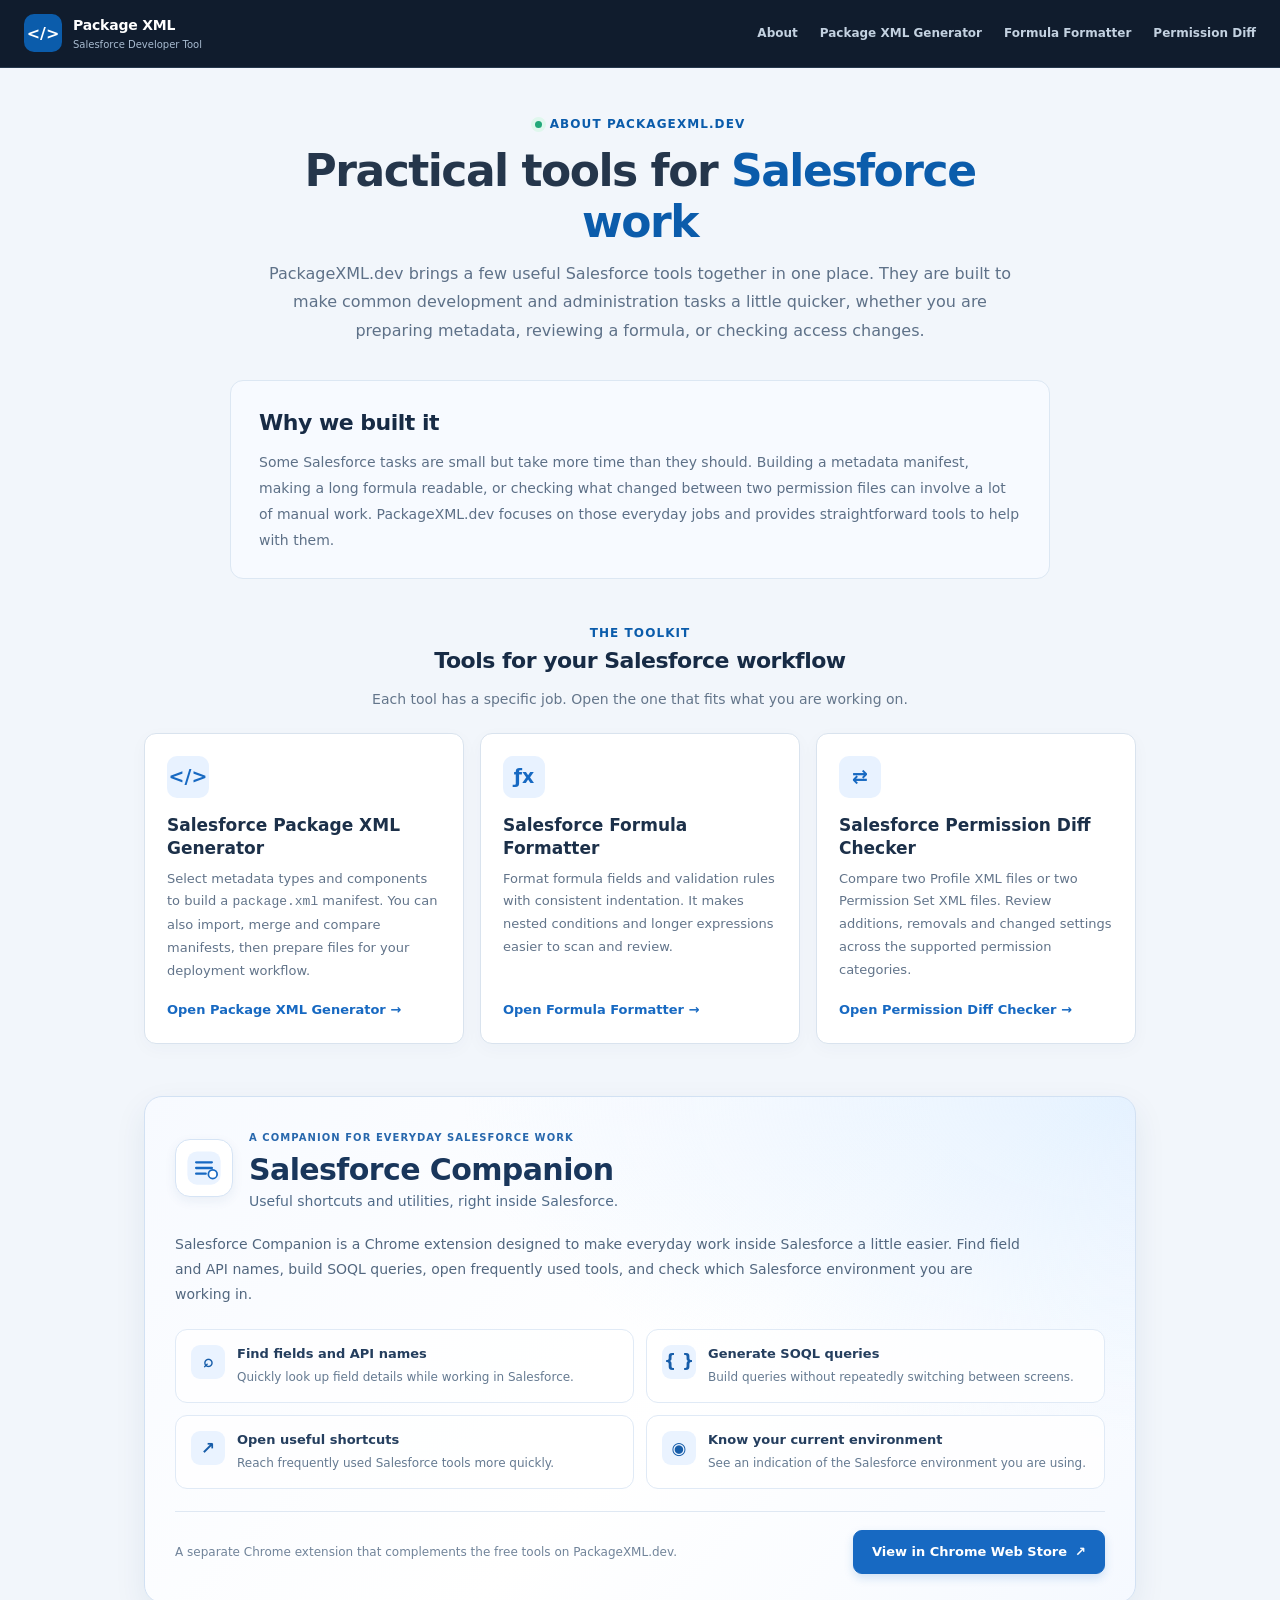
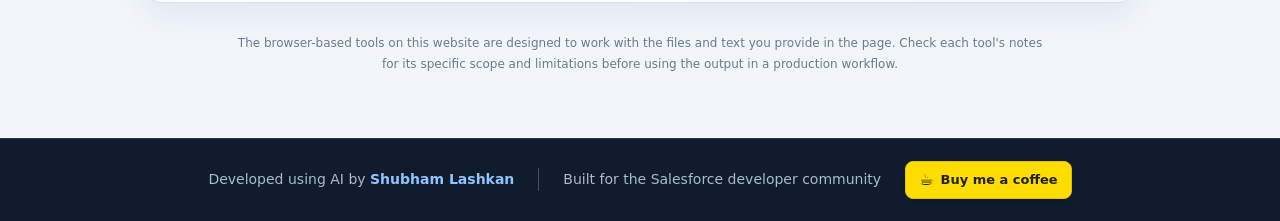
==== commit 10c94cc6: "Update about.html" ====
--- a/about.html
+++ b/about.html
@@ -71,10 +71,10 @@
       <span><strong>Package XML</strong><small>Salesforce Developer Tool</small></span>
     </a>
     <nav class="tool-nav" aria-label="Main navigation">
+       <a class="header-link" href="./about.html">About</a>
       <a class="header-link" href="/">Package XML Generator</a>
       <a class="header-link" href="./formula-formatter.html">Formula Formatter</a>
       <a class="header-link" href="./permission-diff.html">Permission Diff</a>
-      <a class="header-link" href="./about.html" aria-current="page">About</a>
     </nav>
   </header>
   <main class="about-main">
